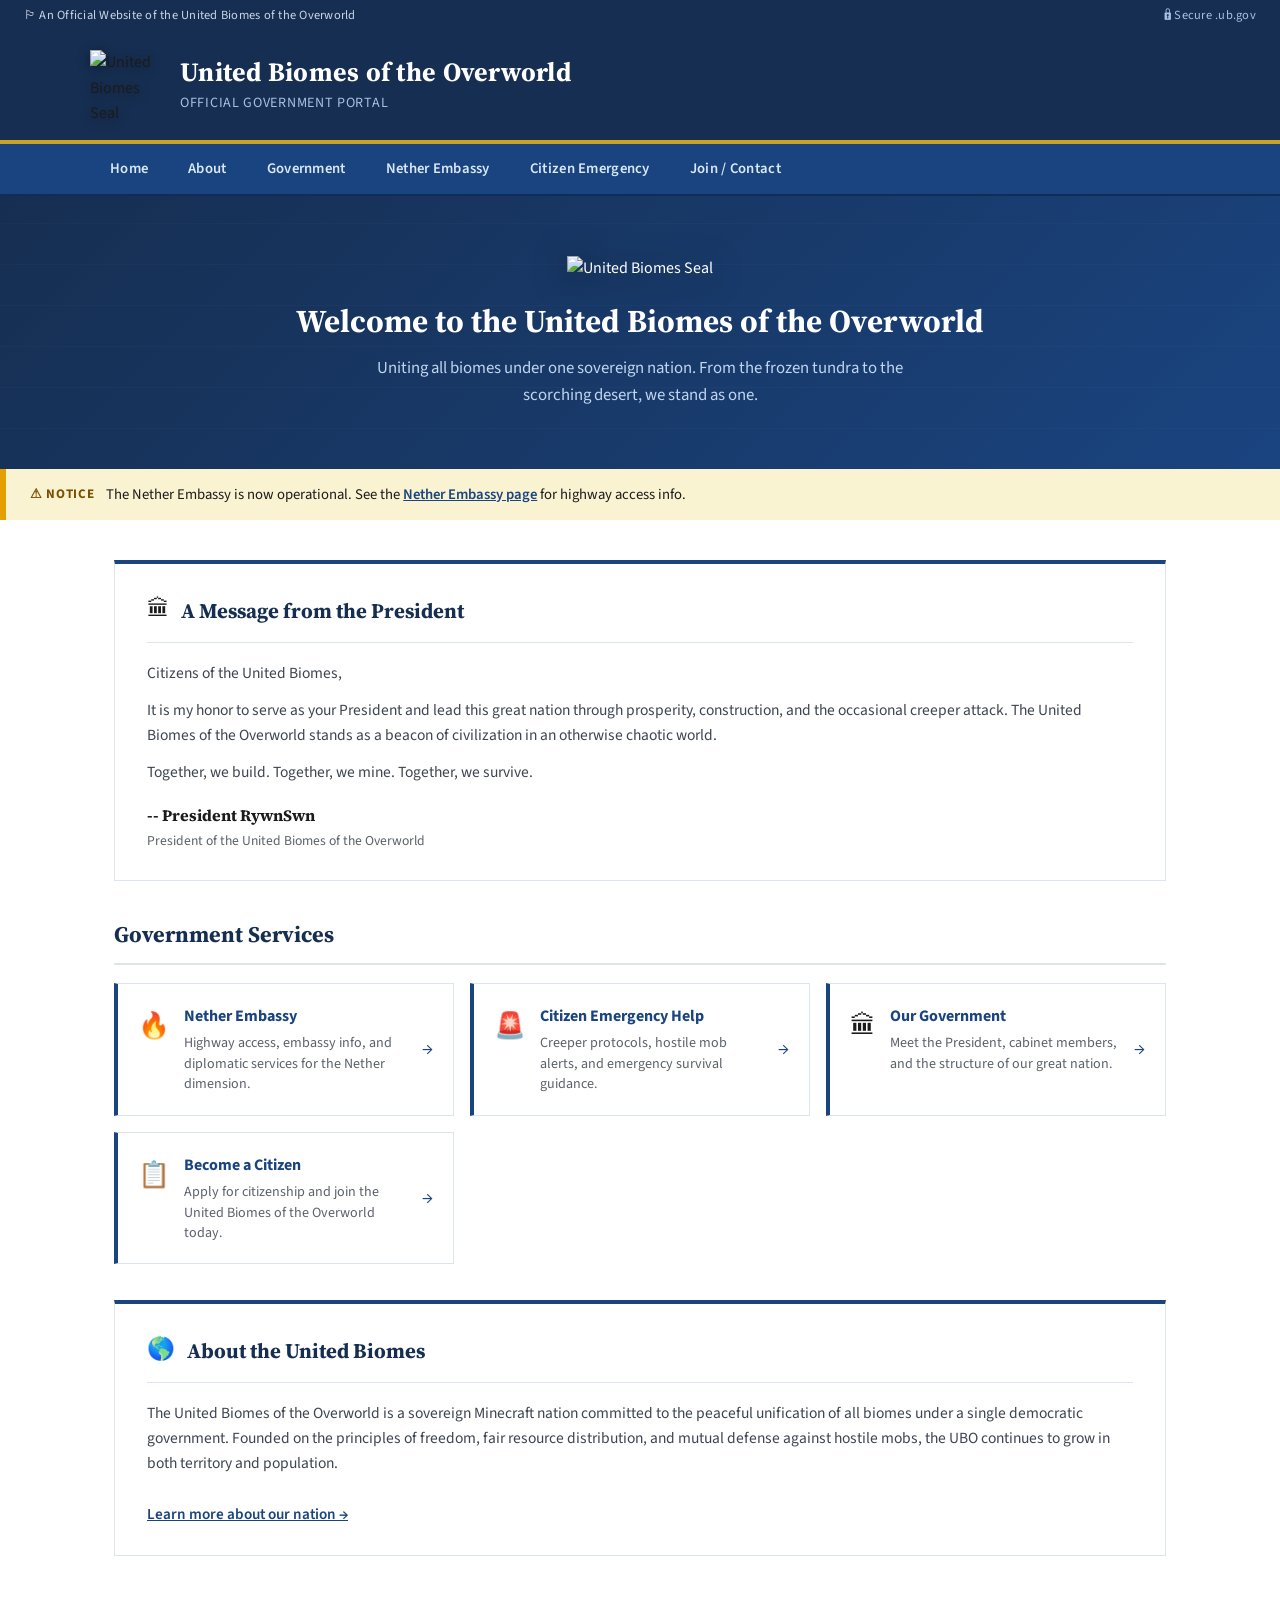
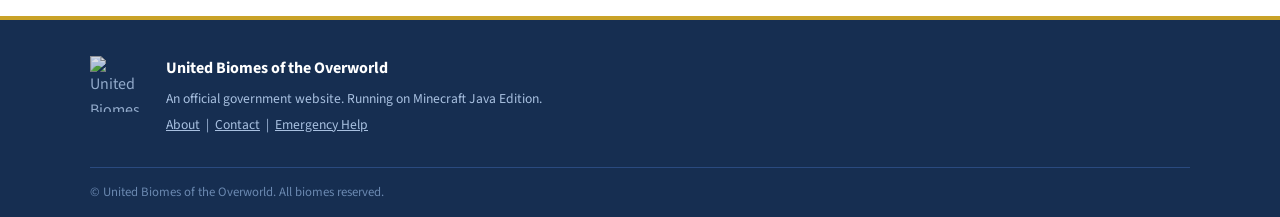
==== index.html @ c7fc7cbd "Update index.html" ====
<!DOCTYPE html>
<html lang="en">
<head>
  <meta charset="UTF-8" />
  <meta name="viewport" content="width=device-width, initial-scale=1.0"/>
  <title>United Biomes of the Overworld</title>
  <meta property="og:title" content="United Biomes of the Overworld" />
  <meta property="og:description" content="Official Government Portal of the United Biomes of the Overworld" />
  <meta property="og:image" content="https://rywnswn.github.io/United-Biomes-of-the-Overworld/seal.png" />
  <meta property="og:url" content="https://rywnswn.github.io/United-Biomes-of-the-Overworld/" />
  <meta property="og:type" content="website" />
  <link rel="stylesheet" href="style.css" />
  <link href="https://fonts.googleapis.com/css2?family=Source+Serif+4:wght@400;600;700&family=Source+Sans+3:wght@400;600&display=swap" rel="stylesheet"/>
</head>
<body>

  <!-- TOP BANNER -->
  <div class="top-banner">
    <span>&#127987; An Official Website of the United Biomes of the Overworld</span>
    <span class="banner-right">&#128274; Secure .ub.gov</span>
  </div>

  <!-- HEADER -->
  <header>
    <div class="header-inner">
      <img src="seal.png" alt="United Biomes Seal" class="header-seal" />
      <div class="header-text">
        <div class="header-title">United Biomes of the Overworld</div>
        <div class="header-subtitle">Official Government Portal</div>
      </div>
    </div>
  </header>

  <!-- NAV -->
  <nav>
    <div class="nav-inner">
      <a href="index.html">Home</a>
      <a href="about.html">About</a>
      <a href="government.html">Government</a>
      <a href="embassy.html">Nether Embassy</a>
      <a href="emergency.html">Citizen Emergency</a>
      <a href="join.html">Join / Contact</a>
    </div>
  </nav>

  <!-- HERO -->
  <section class="hero">
    <div class="hero-inner">
      <img src="seal.png" alt="United Biomes Seal" class="hero-seal" />
      <h1>Welcome to the United Biomes of the Overworld</h1>
      <p>Uniting all biomes under one sovereign nation. From the frozen tundra to the scorching desert, we stand as one.</p>
    </div>
  </section>

  <!-- ALERT BANNER -->
  <div class="alert-bar">
    <span class="alert-label">&#9888; NOTICE</span>
    <span>The Nether Embassy is now operational. See the <a href="embassy.html">Nether Embassy page</a> for highway access info.</span>
  </div>

  <!-- MAIN CONTENT -->
  <main>

    <!-- PRESIDENTIAL MESSAGE -->
    <section class="card presidential-message">
      <div class="card-header">
        <span class="card-icon">&#127963;</span>
        <h2>A Message from the President</h2>
      </div>
      <div class="card-body">
        <p>Citizens of the United Biomes,</p>
        <p>It is my honor to serve as your President and lead this great nation through prosperity, construction, and the occasional creeper attack. The United Biomes of the Overworld stands as a beacon of civilization in an otherwise chaotic world.</p>
        <p>Together, we build. Together, we mine. Together, we survive.</p>
        <p class="signature">-- President RywnSwn<br/><span>President of the United Biomes of the Overworld</span></p>
      </div>
    </section>

    <!-- QUICK LINKS GRID -->
    <section class="quick-links">
      <h2 class="section-title">Government Services</h2>
      <div class="links-grid">

        <a href="embassy.html" class="link-card">
          <div class="link-icon">&#128293;</div>
          <div class="link-text">
            <strong>Nether Embassy</strong>
            <p>Highway access, embassy info, and diplomatic services for the Nether dimension.</p>
          </div>
          <span class="link-arrow">&#8594;</span>
        </a>

        <a href="emergency.html" class="link-card">
          <div class="link-icon">&#128680;</div>
          <div class="link-text">
            <strong>Citizen Emergency Help</strong>
            <p>Creeper protocols, hostile mob alerts, and emergency survival guidance.</p>
          </div>
          <span class="link-arrow">&#8594;</span>
        </a>

        <a href="government.html" class="link-card">
          <div class="link-icon">&#127963;</div>
          <div class="link-text">
            <strong>Our Government</strong>
            <p>Meet the President, cabinet members, and the structure of our great nation.</p>
          </div>
          <span class="link-arrow">&#8594;</span>
        </a>

        <a href="join.html" class="link-card">
          <div class="link-icon">&#128203;</div>
          <div class="link-text">
            <strong>Become a Citizen</strong>
            <p>Apply for citizenship and join the United Biomes of the Overworld today.</p>
          </div>
          <span class="link-arrow">&#8594;</span>
        </a>

      </div>
    </section>

    <!-- ABOUT BLURB -->
    <section class="card about-blurb">
      <div class="card-header">
        <span class="card-icon">&#127758;</span>
        <h2>About the United Biomes</h2>
      </div>
      <div class="card-body">
        <p>The United Biomes of the Overworld is a sovereign Minecraft nation committed to the peaceful unification of all biomes under a single democratic government. Founded on the principles of freedom, fair resource distribution, and mutual defense against hostile mobs, the UBO continues to grow in both territory and population.</p>
        <a href="about.html" class="learn-more">Learn more about our nation &#8594;</a>
      </div>
    </section>

  </main>

  <!-- FOOTER -->
  <footer>
    <div class="footer-inner">
      <img src="seal.png" alt="United Biomes Seal" class="footer-seal" />
      <div class="footer-text">
        <strong>United Biomes of the Overworld</strong>
        <p>An official government website. Running on Minecraft Java Edition.</p>
        <p class="footer-links">
          <a href="about.html">About</a> &nbsp;|&nbsp;
          <a href="join.html">Contact</a> &nbsp;|&nbsp;
          <a href="emergency.html">Emergency Help</a>
        </p>
      </div>
    </div>
    <div class="footer-bottom">
      &copy; United Biomes of the Overworld. All biomes reserved.
    </div>
  </footer>

</body>
</html>
---- style.css ----
/* =============================================
   UNITED BIOMES OF THE OVERWORLD
   Official Government Stylesheet
   ============================================= */

:root {
  --gov-blue: #1a4480;
  --gov-blue-dark: #162e51;
  --gov-blue-light: #d9e8f6;
  --gov-red: #b50909;
  --gov-gold: #c9a227;
  --gov-green: #2e8540;
  --gov-gray: #5b616b;
  --gov-gray-light: #f1f1f1;
  --gov-border: #dce4ef;
  --white: #ffffff;
  --text-dark: #1b1b1b;
  --text-mid: #3d4551;
  --alert-yellow: #faf3d1;
  --alert-yellow-border: #e5a000;
  --font-serif: 'Source Serif 4', Georgia, serif;
  --font-sans: 'Source Sans 3', 'Helvetica Neue', Arial, sans-serif;
}

* {
  box-sizing: border-box;
  margin: 0;
  padding: 0;
}

body {
  font-family: var(--font-sans);
  color: var(--text-dark);
  background: var(--white);
  font-size: 16px;
  line-height: 1.6;
}

/* ---- TOP BANNER ---- */
.top-banner {
  background: var(--gov-blue-dark);
  color: #c9d6e8;
  font-size: 0.78rem;
  padding: 6px 24px;
  display: flex;
  justify-content: space-between;
  align-items: center;
  font-family: var(--font-sans);
  letter-spacing: 0.02em;
}

.banner-right {
  display: flex;
  align-items: center;
  gap: 6px;
  color: #a8c0e0;
}

/* ---- HEADER ---- */
header {
  background: var(--gov-blue-dark);
  border-bottom: 4px solid var(--gov-gold);
  padding: 18px 24px;
}

.header-inner {
  max-width: 1100px;
  margin: 0 auto;
  display: flex;
  align-items: center;
  gap: 18px;
}

.header-seal {
  width: 72px;
  height: 72px;
  object-fit: contain;
  filter: drop-shadow(0 2px 6px rgba(0,0,0,0.4));
}

.header-title {
  font-family: var(--font-serif);
  font-size: 1.65rem;
  font-weight: 700;
  color: var(--white);
  line-height: 1.2;
  letter-spacing: 0.01em;
}

.header-subtitle {
  font-size: 0.88rem;
  color: #a8c0e0;
  margin-top: 3px;
  font-weight: 400;
  letter-spacing: 0.05em;
  text-transform: uppercase;
}

/* ---- NAV ---- */
nav {
  background: var(--gov-blue);
  border-bottom: 2px solid #0f2d57;
}

.nav-inner {
  max-width: 1100px;
  margin: 0 auto;
  display: flex;
  flex-wrap: wrap;
}

nav a {
  color: #d9e8f6;
  text-decoration: none;
  padding: 13px 20px;
  font-size: 0.92rem;
  font-weight: 600;
  transition: background 0.15s, color 0.15s;
  display: block;
  letter-spacing: 0.02em;
}

nav a:hover {
  background: var(--gov-blue-dark);
  color: var(--white);
}

/* ---- HERO ---- */
.hero {
  background: linear-gradient(135deg, var(--gov-blue-dark) 0%, var(--gov-blue) 100%);
  padding: 60px 24px;
  text-align: center;
  color: var(--white);
  position: relative;
  overflow: hidden;
}

.hero::before {
  content: '';
  position: absolute;
  inset: 0;
  background: repeating-linear-gradient(
    0deg,
    transparent,
    transparent 40px,
    rgba(255,255,255,0.02) 40px,
    rgba(255,255,255,0.02) 41px
  );
  pointer-events: none;
}

.hero-inner {
  max-width: 700px;
  margin: 0 auto;
  position: relative;
}

.hero-seal {
  width: 120px;
  height: 120px;
  object-fit: contain;
  margin-bottom: 20px;
  filter: drop-shadow(0 4px 16px rgba(0,0,0,0.5));
}

.hero h1 {
  font-family: var(--font-serif);
  font-size: 2rem;
  font-weight: 700;
  line-height: 1.25;
  margin-bottom: 14px;
  color: var(--white);
}

.hero p {
  font-size: 1.05rem;
  color: #c0d6f0;
  max-width: 560px;
  margin: 0 auto;
}

/* ---- ALERT BAR ---- */
.alert-bar {
  background: var(--alert-yellow);
  border-left: 6px solid var(--alert-yellow-border);
  padding: 14px 24px;
  font-size: 0.92rem;
  display: flex;
  align-items: center;
  gap: 12px;
  max-width: 100%;
}

.alert-label {
  font-weight: 700;
  color: #7a4f00;
  white-space: nowrap;
  font-size: 0.82rem;
  text-transform: uppercase;
  letter-spacing: 0.05em;
}

.alert-bar a {
  color: var(--gov-blue);
  font-weight: 600;
  text-decoration: underline;
}

/* ---- MAIN ---- */
main {
  max-width: 1100px;
  margin: 0 auto;
  padding: 40px 24px 60px;
  display: flex;
  flex-direction: column;
  gap: 36px;
}

/* ---- CARDS ---- */
.card {
  background: var(--white);
  border: 1px solid var(--gov-border);
  border-top: 4px solid var(--gov-blue);
  padding: 28px 32px;
}

.card-header {
  display: flex;
  align-items: center;
  gap: 12px;
  margin-bottom: 18px;
  padding-bottom: 14px;
  border-bottom: 1px solid var(--gov-border);
}

.card-icon {
  font-size: 1.4rem;
}

.card-header h2 {
  font-family: var(--font-serif);
  font-size: 1.3rem;
  font-weight: 700;
  color: var(--gov-blue-dark);
}

.card-body p {
  color: var(--text-mid);
  margin-bottom: 12px;
  font-size: 0.97rem;
}

.card-body p:last-child {
  margin-bottom: 0;
}

.signature {
  margin-top: 18px !important;
  font-weight: 700;
  color: var(--text-dark) !important;
  font-family: var(--font-serif);
  font-size: 1rem !important;
}

.signature span {
  font-weight: 400;
  font-size: 0.85rem;
  color: var(--gov-gray);
  font-family: var(--font-sans);
  display: block;
  margin-top: 2px;
}

/* ---- QUICK LINKS ---- */
.section-title {
  font-family: var(--font-serif);
  font-size: 1.4rem;
  font-weight: 700;
  color: var(--gov-blue-dark);
  margin-bottom: 18px;
  padding-bottom: 10px;
  border-bottom: 2px solid var(--gov-border);
}

.links-grid {
  display: grid;
  grid-template-columns: repeat(auto-fit, minmax(280px, 1fr));
  gap: 16px;
}

.link-card {
  display: flex;
  align-items: flex-start;
  gap: 14px;
  padding: 20px;
  border: 1px solid var(--gov-border);
  border-left: 4px solid var(--gov-blue);
  text-decoration: none;
  color: inherit;
  background: var(--white);
  transition: background 0.15s, border-color 0.15s, box-shadow 0.15s;
}

.link-card:hover {
  background: var(--gov-blue-light);
  border-left-color: var(--gov-blue-dark);
  box-shadow: 0 2px 8px rgba(26,68,128,0.1);
}

.link-icon {
  font-size: 1.6rem;
  flex-shrink: 0;
  margin-top: 2px;
}

.link-text strong {
  display: block;
  font-size: 1rem;
  color: var(--gov-blue);
  margin-bottom: 4px;
  font-weight: 700;
}

.link-text p {
  font-size: 0.88rem;
  color: var(--gov-gray);
  line-height: 1.45;
}

.link-arrow {
  margin-left: auto;
  color: var(--gov-blue);
  font-size: 1.1rem;
  flex-shrink: 0;
  align-self: center;
}

/* ---- ABOUT BLURB ---- */
.learn-more {
  display: inline-block;
  margin-top: 14px;
  color: var(--gov-blue);
  font-weight: 600;
  text-decoration: underline;
  font-size: 0.95rem;
}

.learn-more:hover {
  color: var(--gov-blue-dark);
}

/* ---- FOOTER ---- */
footer {
  background: var(--gov-blue-dark);
  color: #a8c0e0;
  border-top: 4px solid var(--gov-gold);
  padding: 36px 24px 0;
}

.footer-inner {
  max-width: 1100px;
  margin: 0 auto;
  display: flex;
  align-items: flex-start;
  gap: 20px;
  padding-bottom: 28px;
}

.footer-seal {
  width: 56px;
  height: 56px;
  object-fit: contain;
  opacity: 0.85;
  flex-shrink: 0;
}

.footer-text strong {
  display: block;
  color: var(--white);
  font-size: 1rem;
  margin-bottom: 6px;
}

.footer-text p {
  font-size: 0.85rem;
  margin-bottom: 4px;
}

.footer-links a {
  color: #a8c0e0;
  text-decoration: underline;
  font-size: 0.85rem;
}

.footer-links a:hover {
  color: var(--white);
}

.footer-bottom {
  max-width: 1100px;
  margin: 0 auto;
  padding: 14px 0;
  border-top: 1px solid #2a4a7f;
  font-size: 0.8rem;
  color: #6a88b0;
}

/* ---- RESPONSIVE ---- */
@media (max-width: 600px) {
  .header-title {
    font-size: 1.2rem;
  }
  .hero h1 {
    font-size: 1.45rem;
  }
  .top-banner {
    flex-direction: column;
    gap: 4px;
    text-align: center;
  }
  .links-grid {
    grid-template-columns: 1fr;
  }
  .footer-inner {
    flex-direction: column;
    align-items: center;
    text-align: center;
  }
  nav a {
    padding: 10px 14px;
    font-size: 0.85rem;
  }
}
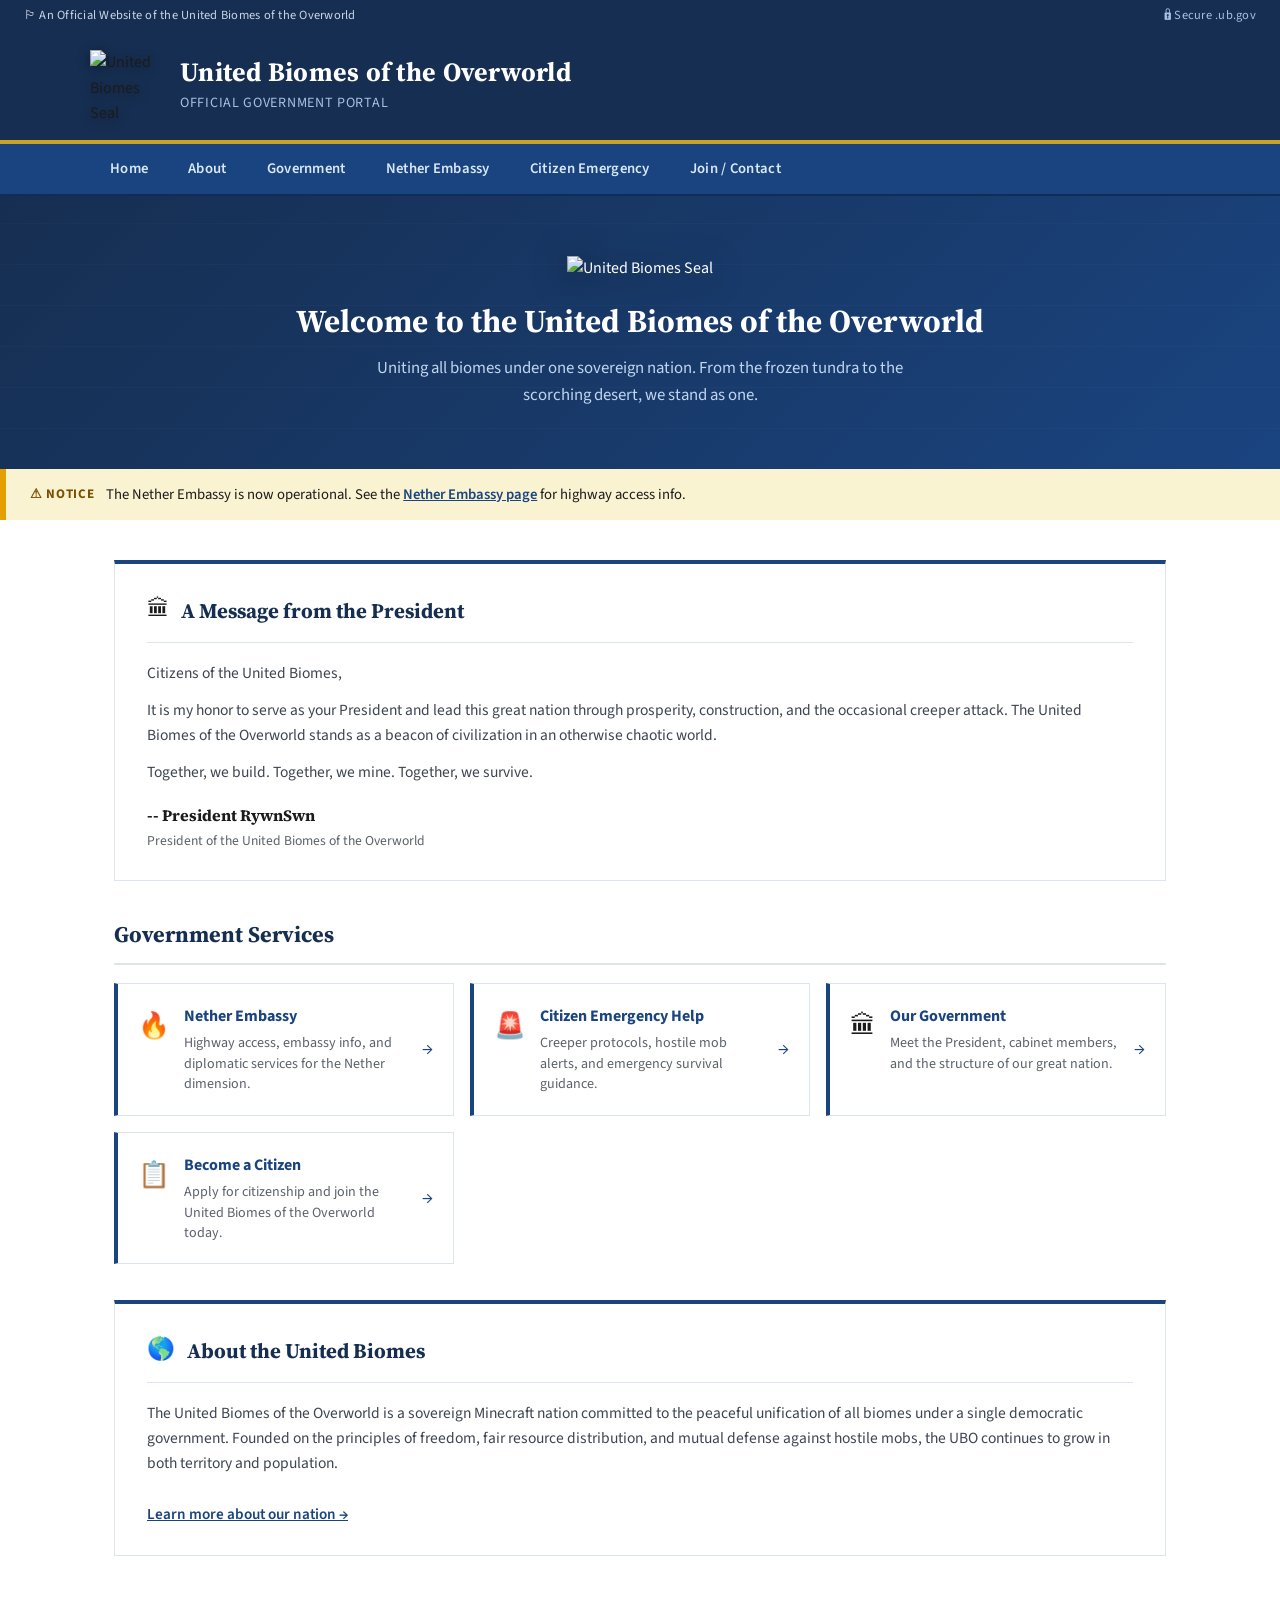
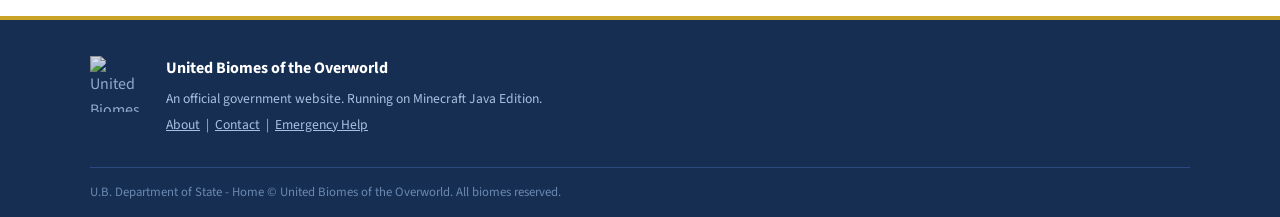
==== commit c2af24e8: "Update index.html" ====
--- a/index.html
+++ b/index.html
@@ -6,8 +6,8 @@
   <title>United Biomes of the Overworld</title>
   <meta property="og:title" content="United Biomes of the Overworld" />
   <meta property="og:description" content="Official Government Portal of the United Biomes of the Overworld" />
-  <meta property="og:image" content="https://rywnswn.github.io/United-Biomes-of-the-Overworld/seal.png" />
-  <meta property="og:url" content="https://rywnswn.github.io/United-Biomes-of-the-Overworld/" />
+  <meta property="og:image" content="https://rywnswn.github.io/YOUR-REPO-NAME/seal.png" />
+  <meta property="og:url" content="https://rywnswn.github.io/YOUR-REPO-NAME/" />
   <meta property="og:type" content="website" />
   <link rel="stylesheet" href="style.css" />
   <link href="https://fonts.googleapis.com/css2?family=Source+Serif+4:wght@400;600;700&family=Source+Sans+3:wght@400;600&display=swap" rel="stylesheet"/>
@@ -148,7 +148,8 @@
       </div>
     </div>
     <div class="footer-bottom">
-      &copy; United Biomes of the Overworld. All biomes reserved.
+      <span class="footer-dept">U.B. Department of State - Home</span>
+      <span class="footer-copy">&copy; United Biomes of the Overworld. All biomes reserved.</span>
     </div>
   </footer>
 
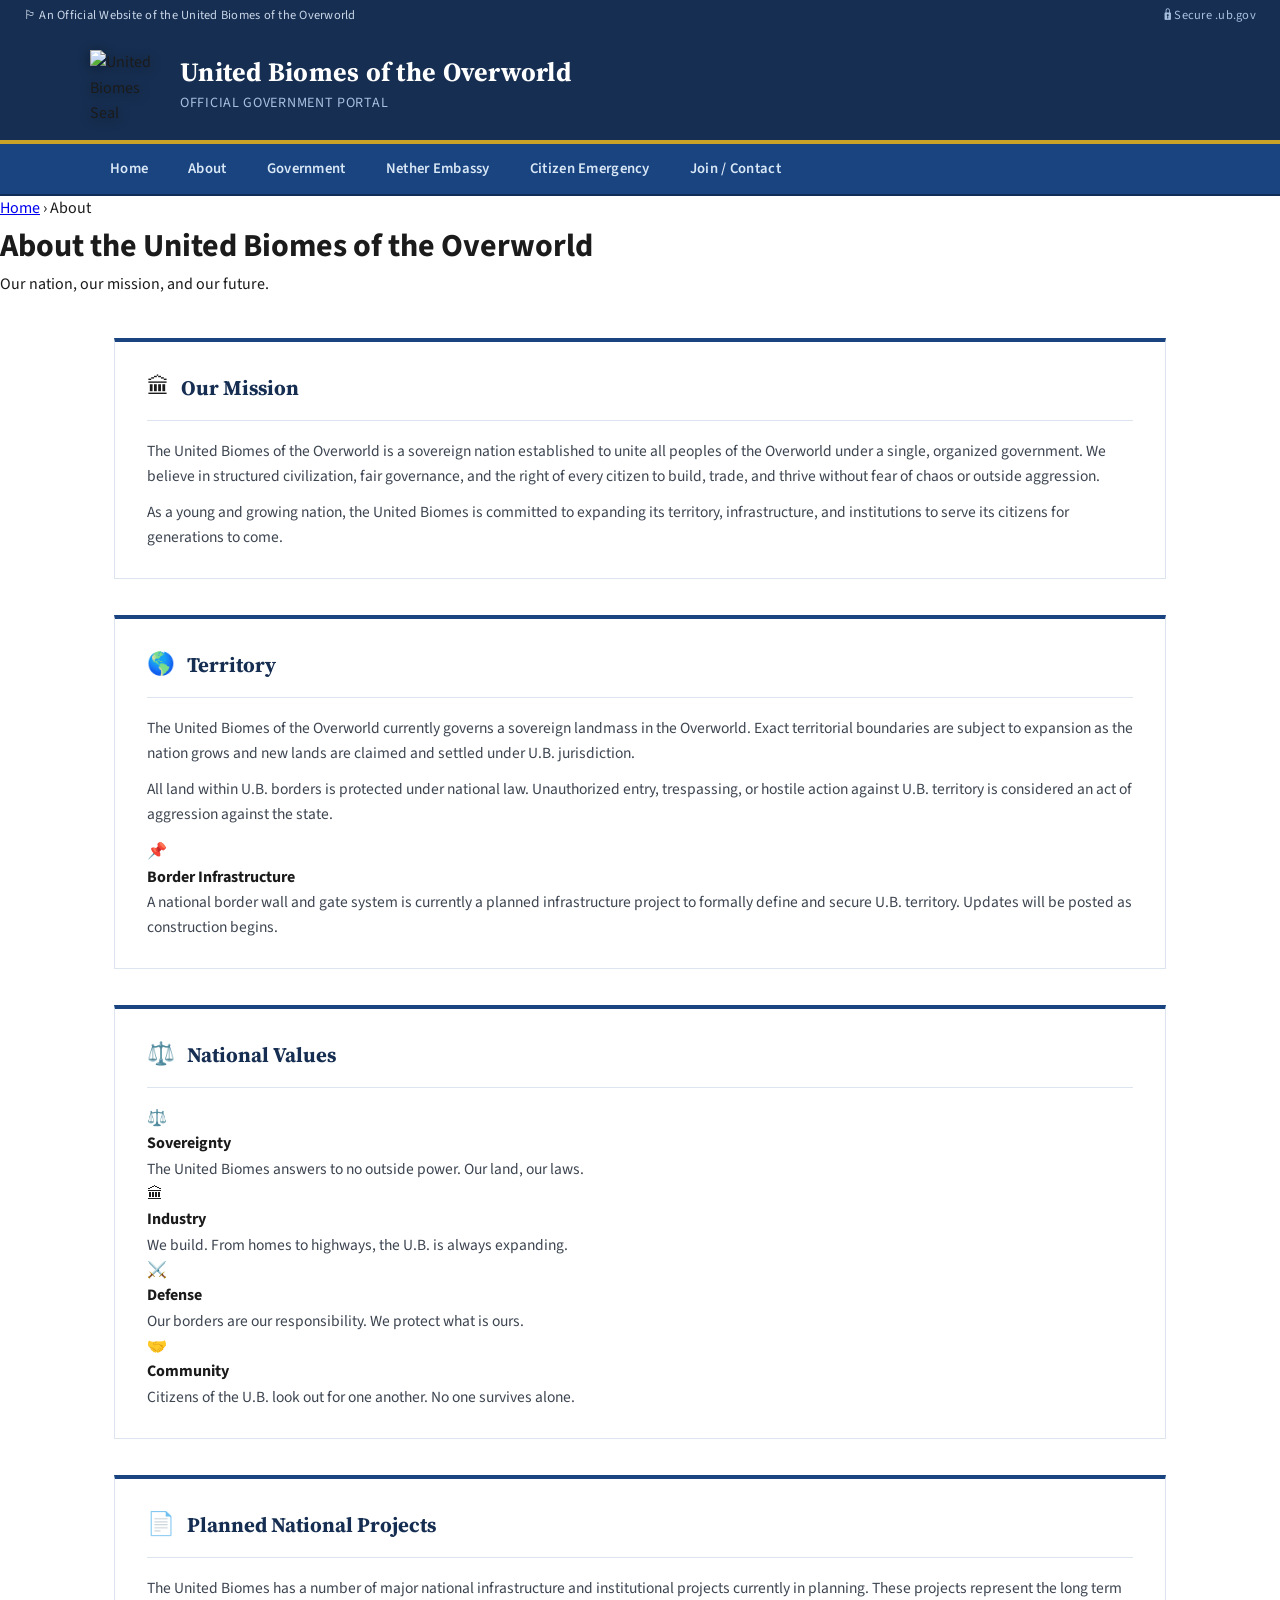
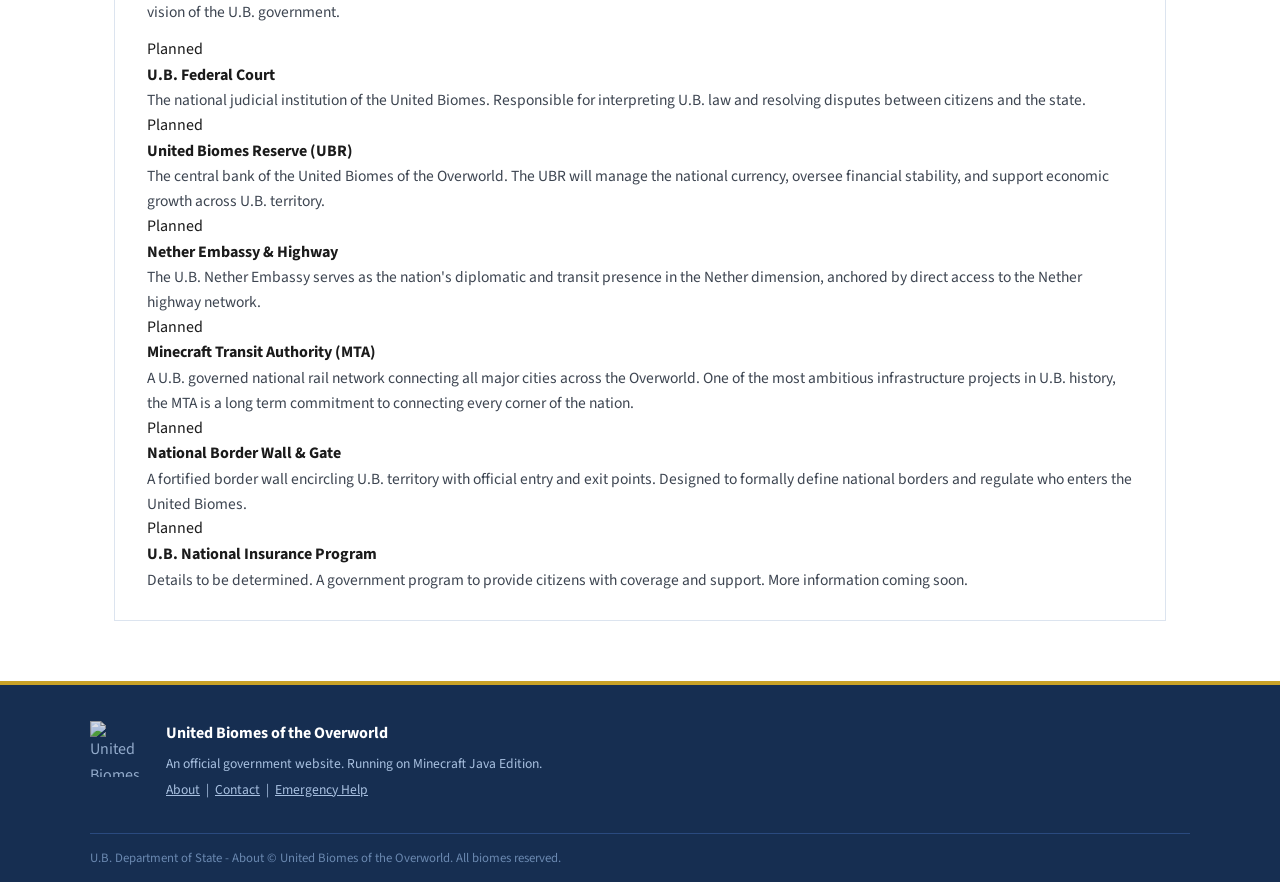
==== commit 8d77561d: "Update index.html" ====
--- a/index.html
+++ b/index.html
@@ -3,11 +3,11 @@
 <head>
   <meta charset="UTF-8" />
   <meta name="viewport" content="width=device-width, initial-scale=1.0"/>
-  <title>United Biomes of the Overworld</title>
-  <meta property="og:title" content="United Biomes of the Overworld" />
-  <meta property="og:description" content="Official Government Portal of the United Biomes of the Overworld" />
-  <meta property="og:image" content="https://rywnswn.github.io/YOUR-REPO-NAME/seal.png" />
-  <meta property="og:url" content="https://rywnswn.github.io/YOUR-REPO-NAME/" />
+  <title>About - United Biomes of the Overworld</title>
+  <meta property="og:title" content="About the United Biomes of the Overworld" />
+  <meta property="og:description" content="Learn about the United Biomes of the Overworld, its territory, values, and planned national projects." />
+  <meta property="og:image" content="https://rywnswn.github.io/United-Biomes-of-the-Overworld/seal.png" />
+  <meta property="og:url" content="https://rywnswn.github.io/United-Biomes-of-the-Overworld/about.html" />
   <meta property="og:type" content="website" />
   <link rel="stylesheet" href="style.css" />
   <link href="https://fonts.googleapis.com/css2?family=Source+Serif+4:wght@400;600;700&family=Source+Sans+3:wght@400;600&display=swap" rel="stylesheet"/>
@@ -35,7 +35,7 @@
   <nav>
     <div class="nav-inner">
       <a href="index.html">Home</a>
-      <a href="about.html">About</a>
+      <a href="about.html" class="nav-active">About</a>
       <a href="government.html">Government</a>
       <a href="embassy.html">Nether Embassy</a>
       <a href="emergency.html">Citizen Emergency</a>
@@ -43,91 +43,141 @@
     </div>
   </nav>
 
-  <!-- HERO -->
-  <section class="hero">
-    <div class="hero-inner">
-      <img src="seal.png" alt="United Biomes Seal" class="hero-seal" />
-      <h1>Welcome to the United Biomes of the Overworld</h1>
-      <p>Uniting all biomes under one sovereign nation. From the frozen tundra to the scorching desert, we stand as one.</p>
-    </div>
-  </section>
-
-  <!-- ALERT BANNER -->
-  <div class="alert-bar">
-    <span class="alert-label">&#9888; NOTICE</span>
-    <span>The Nether Embassy is now operational. See the <a href="embassy.html">Nether Embassy page</a> for highway access info.</span>
+  <!-- PAGE HERO -->
+  <div class="page-hero">
+    <div class="page-hero-inner">
+      <div class="page-breadcrumb"><a href="index.html">Home</a> &rsaquo; About</div>
+      <h1>About the United Biomes of the Overworld</h1>
+      <p>Our nation, our mission, and our future.</p>
+    </div>
   </div>
 
-  <!-- MAIN CONTENT -->
+  <!-- MAIN -->
   <main>
 
-    <!-- PRESIDENTIAL MESSAGE -->
-    <section class="card presidential-message">
+    <!-- MISSION -->
+    <section class="card">
       <div class="card-header">
         <span class="card-icon">&#127963;</span>
-        <h2>A Message from the President</h2>
-      </div>
-      <div class="card-body">
-        <p>Citizens of the United Biomes,</p>
-        <p>It is my honor to serve as your President and lead this great nation through prosperity, construction, and the occasional creeper attack. The United Biomes of the Overworld stands as a beacon of civilization in an otherwise chaotic world.</p>
-        <p>Together, we build. Together, we mine. Together, we survive.</p>
-        <p class="signature">-- President RywnSwn<br/><span>President of the United Biomes of the Overworld</span></p>
-      </div>
-    </section>
-
-    <!-- QUICK LINKS GRID -->
-    <section class="quick-links">
-      <h2 class="section-title">Government Services</h2>
-      <div class="links-grid">
-
-        <a href="embassy.html" class="link-card">
-          <div class="link-icon">&#128293;</div>
-          <div class="link-text">
-            <strong>Nether Embassy</strong>
-            <p>Highway access, embassy info, and diplomatic services for the Nether dimension.</p>
-          </div>
-          <span class="link-arrow">&#8594;</span>
-        </a>
-
-        <a href="emergency.html" class="link-card">
-          <div class="link-icon">&#128680;</div>
-          <div class="link-text">
-            <strong>Citizen Emergency Help</strong>
-            <p>Creeper protocols, hostile mob alerts, and emergency survival guidance.</p>
-          </div>
-          <span class="link-arrow">&#8594;</span>
-        </a>
-
-        <a href="government.html" class="link-card">
-          <div class="link-icon">&#127963;</div>
-          <div class="link-text">
-            <strong>Our Government</strong>
-            <p>Meet the President, cabinet members, and the structure of our great nation.</p>
-          </div>
-          <span class="link-arrow">&#8594;</span>
-        </a>
-
-        <a href="join.html" class="link-card">
-          <div class="link-icon">&#128203;</div>
-          <div class="link-text">
-            <strong>Become a Citizen</strong>
-            <p>Apply for citizenship and join the United Biomes of the Overworld today.</p>
-          </div>
-          <span class="link-arrow">&#8594;</span>
-        </a>
-
-      </div>
-    </section>
-
-    <!-- ABOUT BLURB -->
-    <section class="card about-blurb">
+        <h2>Our Mission</h2>
+      </div>
+      <div class="card-body">
+        <p>The United Biomes of the Overworld is a sovereign nation established to unite all peoples of the Overworld under a single, organized government. We believe in structured civilization, fair governance, and the right of every citizen to build, trade, and thrive without fear of chaos or outside aggression.</p>
+        <p>As a young and growing nation, the United Biomes is committed to expanding its territory, infrastructure, and institutions to serve its citizens for generations to come.</p>
+      </div>
+    </section>
+
+    <!-- TERRITORY -->
+    <section class="card">
       <div class="card-header">
         <span class="card-icon">&#127758;</span>
-        <h2>About the United Biomes</h2>
-      </div>
-      <div class="card-body">
-        <p>The United Biomes of the Overworld is a sovereign Minecraft nation committed to the peaceful unification of all biomes under a single democratic government. Founded on the principles of freedom, fair resource distribution, and mutual defense against hostile mobs, the UBO continues to grow in both territory and population.</p>
-        <a href="about.html" class="learn-more">Learn more about our nation &#8594;</a>
+        <h2>Territory</h2>
+      </div>
+      <div class="card-body">
+        <p>The United Biomes of the Overworld currently governs a sovereign landmass in the Overworld. Exact territorial boundaries are subject to expansion as the nation grows and new lands are claimed and settled under U.B. jurisdiction.</p>
+        <p>All land within U.B. borders is protected under national law. Unauthorized entry, trespassing, or hostile action against U.B. territory is considered an act of aggression against the state.</p>
+        <div class="info-box">
+          <span class="info-box-icon">&#128204;</span>
+          <div>
+            <strong>Border Infrastructure</strong>
+            <p>A national border wall and gate system is currently a planned infrastructure project to formally define and secure U.B. territory. Updates will be posted as construction begins.</p>
+          </div>
+        </div>
+      </div>
+    </section>
+
+    <!-- NATIONAL VALUES -->
+    <section class="card">
+      <div class="card-header">
+        <span class="card-icon">&#9878;&#65039;</span>
+        <h2>National Values</h2>
+      </div>
+      <div class="card-body">
+        <div class="values-grid">
+          <div class="value-item">
+            <div class="value-icon">&#9878;&#65039;</div>
+            <strong>Sovereignty</strong>
+            <p>The United Biomes answers to no outside power. Our land, our laws.</p>
+          </div>
+          <div class="value-item">
+            <div class="value-icon">&#127963;</div>
+            <strong>Industry</strong>
+            <p>We build. From homes to highways, the U.B. is always expanding.</p>
+          </div>
+          <div class="value-item">
+            <div class="value-icon">&#9876;&#65039;</div>
+            <strong>Defense</strong>
+            <p>Our borders are our responsibility. We protect what is ours.</p>
+          </div>
+          <div class="value-item">
+            <div class="value-icon">&#129309;</div>
+            <strong>Community</strong>
+            <p>Citizens of the U.B. look out for one another. No one survives alone.</p>
+          </div>
+        </div>
+      </div>
+    </section>
+
+    <!-- PLANNED PROJECTS -->
+    <section class="card">
+      <div class="card-header">
+        <span class="card-icon">&#128196;</span>
+        <h2>Planned National Projects</h2>
+      </div>
+      <div class="card-body">
+        <p>The United Biomes has a number of major national infrastructure and institutional projects currently in planning. These projects represent the long term vision of the U.B. government.</p>
+
+        <div class="project-list">
+
+          <div class="project-item">
+            <div class="project-status status-planned">Planned</div>
+            <div class="project-info">
+              <strong>U.B. Federal Court</strong>
+              <p>The national judicial institution of the United Biomes. Responsible for interpreting U.B. law and resolving disputes between citizens and the state.</p>
+            </div>
+          </div>
+
+          <div class="project-item">
+            <div class="project-status status-planned">Planned</div>
+            <div class="project-info">
+              <strong>United Biomes Reserve (UBR)</strong>
+              <p>The central bank of the United Biomes of the Overworld. The UBR will manage the national currency, oversee financial stability, and support economic growth across U.B. territory.</p>
+            </div>
+          </div>
+
+          <div class="project-item">
+            <div class="project-status status-planned">Planned</div>
+            <div class="project-info">
+              <strong>Nether Embassy & Highway</strong>
+              <p>The U.B. Nether Embassy serves as the nation's diplomatic and transit presence in the Nether dimension, anchored by direct access to the Nether highway network.</p>
+            </div>
+          </div>
+
+          <div class="project-item">
+            <div class="project-status status-planned">Planned</div>
+            <div class="project-info">
+              <strong>Minecraft Transit Authority (MTA)</strong>
+              <p>A U.B. governed national rail network connecting all major cities across the Overworld. One of the most ambitious infrastructure projects in U.B. history, the MTA is a long term commitment to connecting every corner of the nation.</p>
+            </div>
+          </div>
+
+          <div class="project-item">
+            <div class="project-status status-planned">Planned</div>
+            <div class="project-info">
+              <strong>National Border Wall & Gate</strong>
+              <p>A fortified border wall encircling U.B. territory with official entry and exit points. Designed to formally define national borders and regulate who enters the United Biomes.</p>
+            </div>
+          </div>
+
+          <div class="project-item">
+            <div class="project-status status-planned">Planned</div>
+            <div class="project-info">
+              <strong>U.B. National Insurance Program</strong>
+              <p>Details to be determined. A government program to provide citizens with coverage and support. More information coming soon.</p>
+            </div>
+          </div>
+
+        </div>
       </div>
     </section>
 
@@ -148,7 +198,7 @@
       </div>
     </div>
     <div class="footer-bottom">
-      <span class="footer-dept">U.B. Department of State - Home</span>
+      <span class="footer-dept">U.B. Department of State - About</span>
       <span class="footer-copy">&copy; United Biomes of the Overworld. All biomes reserved.</span>
     </div>
   </footer>
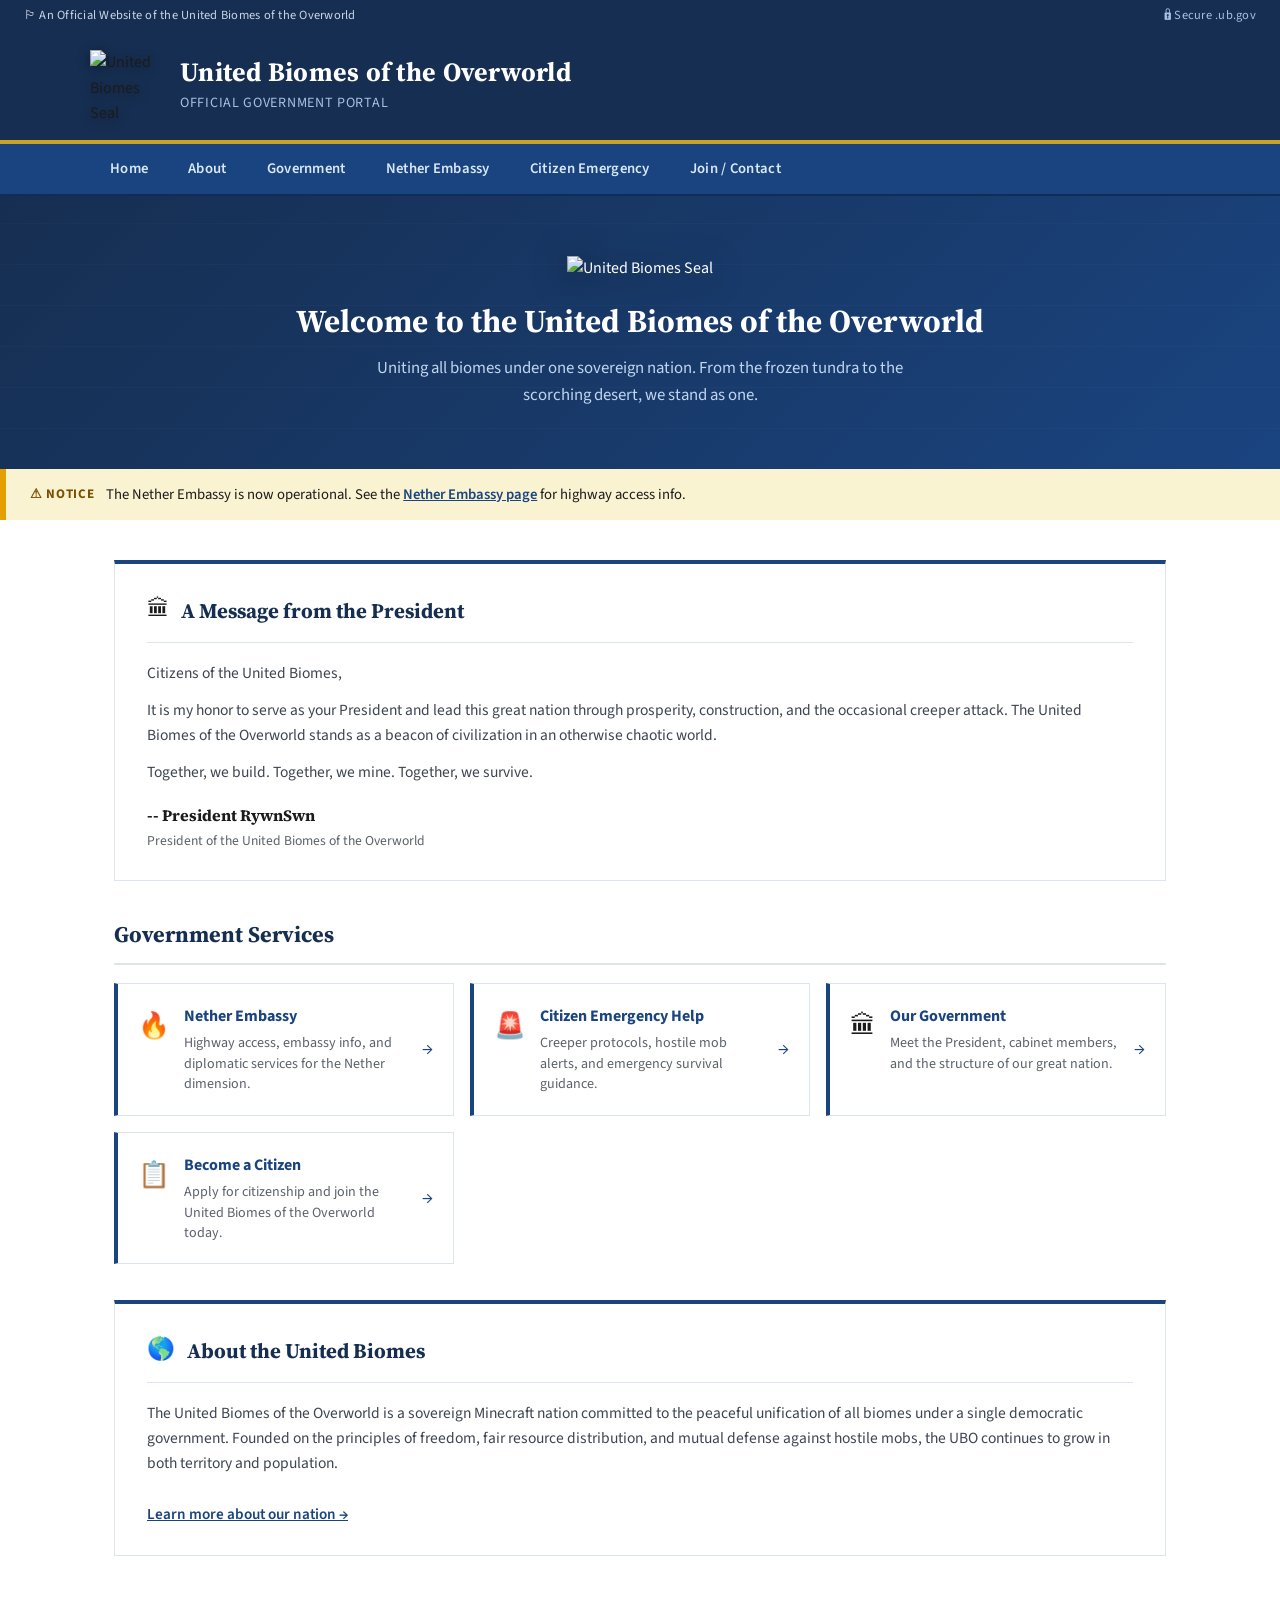
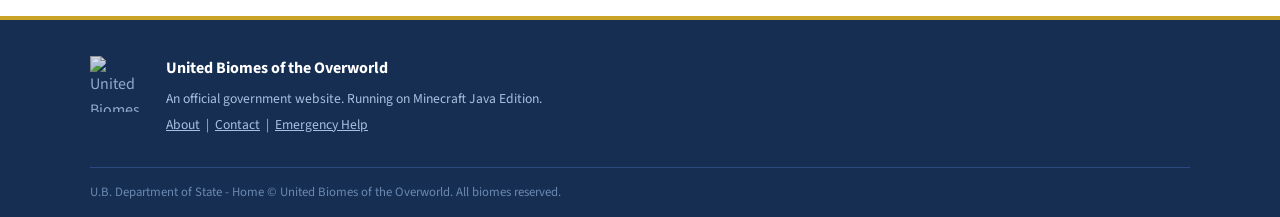
==== commit 112c4a43: "Update index.html" ====
--- a/index.html
+++ b/index.html
@@ -3,12 +3,13 @@
 <head>
   <meta charset="UTF-8" />
   <meta name="viewport" content="width=device-width, initial-scale=1.0"/>
-  <title>About - United Biomes of the Overworld</title>
-  <meta property="og:title" content="About the United Biomes of the Overworld" />
-  <meta property="og:description" content="Learn about the United Biomes of the Overworld, its territory, values, and planned national projects." />
-  <meta property="og:image" content="https://rywnswn.github.io/United-Biomes-of-the-Overworld/seal.png" />
-  <meta property="og:url" content="https://rywnswn.github.io/United-Biomes-of-the-Overworld/about.html" />
+  <title>United Biomes of the Overworld</title>
+  <meta property="og:title" content="United Biomes of the Overworld" />
+  <meta property="og:description" content="Official Government Portal of the United Biomes of the Overworld" />
+  <meta property="og:image" content="https://rywnswn.github.io/YOUR-REPO-NAME/seal.png" />
+  <meta property="og:url" content="https://rywnswn.github.io/YOUR-REPO-NAME/" />
   <meta property="og:type" content="website" />
+  <link rel="icon" type="image/png" href="seal.png" />
   <link rel="stylesheet" href="style.css" />
   <link href="https://fonts.googleapis.com/css2?family=Source+Serif+4:wght@400;600;700&family=Source+Sans+3:wght@400;600&display=swap" rel="stylesheet"/>
 </head>
@@ -35,7 +36,7 @@
   <nav>
     <div class="nav-inner">
       <a href="index.html">Home</a>
-      <a href="about.html" class="nav-active">About</a>
+      <a href="about.html">About</a>
       <a href="government.html">Government</a>
       <a href="embassy.html">Nether Embassy</a>
       <a href="emergency.html">Citizen Emergency</a>
@@ -43,141 +44,91 @@
     </div>
   </nav>
 
-  <!-- PAGE HERO -->
-  <div class="page-hero">
-    <div class="page-hero-inner">
-      <div class="page-breadcrumb"><a href="index.html">Home</a> &rsaquo; About</div>
-      <h1>About the United Biomes of the Overworld</h1>
-      <p>Our nation, our mission, and our future.</p>
+  <!-- HERO -->
+  <section class="hero">
+    <div class="hero-inner">
+      <img src="seal.png" alt="United Biomes Seal" class="hero-seal" />
+      <h1>Welcome to the United Biomes of the Overworld</h1>
+      <p>Uniting all biomes under one sovereign nation. From the frozen tundra to the scorching desert, we stand as one.</p>
     </div>
+  </section>
+
+  <!-- ALERT BANNER -->
+  <div class="alert-bar">
+    <span class="alert-label">&#9888; NOTICE</span>
+    <span>The Nether Embassy is now operational. See the <a href="embassy.html">Nether Embassy page</a> for highway access info.</span>
   </div>
 
-  <!-- MAIN -->
+  <!-- MAIN CONTENT -->
   <main>
 
-    <!-- MISSION -->
-    <section class="card">
+    <!-- PRESIDENTIAL MESSAGE -->
+    <section class="card presidential-message">
       <div class="card-header">
         <span class="card-icon">&#127963;</span>
-        <h2>Our Mission</h2>
+        <h2>A Message from the President</h2>
       </div>
       <div class="card-body">
-        <p>The United Biomes of the Overworld is a sovereign nation established to unite all peoples of the Overworld under a single, organized government. We believe in structured civilization, fair governance, and the right of every citizen to build, trade, and thrive without fear of chaos or outside aggression.</p>
-        <p>As a young and growing nation, the United Biomes is committed to expanding its territory, infrastructure, and institutions to serve its citizens for generations to come.</p>
+        <p>Citizens of the United Biomes,</p>
+        <p>It is my honor to serve as your President and lead this great nation through prosperity, construction, and the occasional creeper attack. The United Biomes of the Overworld stands as a beacon of civilization in an otherwise chaotic world.</p>
+        <p>Together, we build. Together, we mine. Together, we survive.</p>
+        <p class="signature">-- President RywnSwn<br/><span>President of the United Biomes of the Overworld</span></p>
       </div>
     </section>
 
-    <!-- TERRITORY -->
-    <section class="card">
-      <div class="card-header">
-        <span class="card-icon">&#127758;</span>
-        <h2>Territory</h2>
-      </div>
-      <div class="card-body">
-        <p>The United Biomes of the Overworld currently governs a sovereign landmass in the Overworld. Exact territorial boundaries are subject to expansion as the nation grows and new lands are claimed and settled under U.B. jurisdiction.</p>
-        <p>All land within U.B. borders is protected under national law. Unauthorized entry, trespassing, or hostile action against U.B. territory is considered an act of aggression against the state.</p>
-        <div class="info-box">
-          <span class="info-box-icon">&#128204;</span>
-          <div>
-            <strong>Border Infrastructure</strong>
-            <p>A national border wall and gate system is currently a planned infrastructure project to formally define and secure U.B. territory. Updates will be posted as construction begins.</p>
+    <!-- QUICK LINKS GRID -->
+    <section class="quick-links">
+      <h2 class="section-title">Government Services</h2>
+      <div class="links-grid">
+
+        <a href="embassy.html" class="link-card">
+          <div class="link-icon">&#128293;</div>
+          <div class="link-text">
+            <strong>Nether Embassy</strong>
+            <p>Highway access, embassy info, and diplomatic services for the Nether dimension.</p>
           </div>
-        </div>
+          <span class="link-arrow">&#8594;</span>
+        </a>
+
+        <a href="emergency.html" class="link-card">
+          <div class="link-icon">&#128680;</div>
+          <div class="link-text">
+            <strong>Citizen Emergency Help</strong>
+            <p>Creeper protocols, hostile mob alerts, and emergency survival guidance.</p>
+          </div>
+          <span class="link-arrow">&#8594;</span>
+        </a>
+
+        <a href="government.html" class="link-card">
+          <div class="link-icon">&#127963;</div>
+          <div class="link-text">
+            <strong>Our Government</strong>
+            <p>Meet the President, cabinet members, and the structure of our great nation.</p>
+          </div>
+          <span class="link-arrow">&#8594;</span>
+        </a>
+
+        <a href="join.html" class="link-card">
+          <div class="link-icon">&#128203;</div>
+          <div class="link-text">
+            <strong>Become a Citizen</strong>
+            <p>Apply for citizenship and join the United Biomes of the Overworld today.</p>
+          </div>
+          <span class="link-arrow">&#8594;</span>
+        </a>
+
       </div>
     </section>
 
-    <!-- NATIONAL VALUES -->
-    <section class="card">
+    <!-- ABOUT BLURB -->
+    <section class="card about-blurb">
       <div class="card-header">
-        <span class="card-icon">&#9878;&#65039;</span>
-        <h2>National Values</h2>
+        <span class="card-icon">&#127758;</span>
+        <h2>About the United Biomes</h2>
       </div>
       <div class="card-body">
-        <div class="values-grid">
-          <div class="value-item">
-            <div class="value-icon">&#9878;&#65039;</div>
-            <strong>Sovereignty</strong>
-            <p>The United Biomes answers to no outside power. Our land, our laws.</p>
-          </div>
-          <div class="value-item">
-            <div class="value-icon">&#127963;</div>
-            <strong>Industry</strong>
-            <p>We build. From homes to highways, the U.B. is always expanding.</p>
-          </div>
-          <div class="value-item">
-            <div class="value-icon">&#9876;&#65039;</div>
-            <strong>Defense</strong>
-            <p>Our borders are our responsibility. We protect what is ours.</p>
-          </div>
-          <div class="value-item">
-            <div class="value-icon">&#129309;</div>
-            <strong>Community</strong>
-            <p>Citizens of the U.B. look out for one another. No one survives alone.</p>
-          </div>
-        </div>
-      </div>
-    </section>
-
-    <!-- PLANNED PROJECTS -->
-    <section class="card">
-      <div class="card-header">
-        <span class="card-icon">&#128196;</span>
-        <h2>Planned National Projects</h2>
-      </div>
-      <div class="card-body">
-        <p>The United Biomes has a number of major national infrastructure and institutional projects currently in planning. These projects represent the long term vision of the U.B. government.</p>
-
-        <div class="project-list">
-
-          <div class="project-item">
-            <div class="project-status status-planned">Planned</div>
-            <div class="project-info">
-              <strong>U.B. Federal Court</strong>
-              <p>The national judicial institution of the United Biomes. Responsible for interpreting U.B. law and resolving disputes between citizens and the state.</p>
-            </div>
-          </div>
-
-          <div class="project-item">
-            <div class="project-status status-planned">Planned</div>
-            <div class="project-info">
-              <strong>United Biomes Reserve (UBR)</strong>
-              <p>The central bank of the United Biomes of the Overworld. The UBR will manage the national currency, oversee financial stability, and support economic growth across U.B. territory.</p>
-            </div>
-          </div>
-
-          <div class="project-item">
-            <div class="project-status status-planned">Planned</div>
-            <div class="project-info">
-              <strong>Nether Embassy & Highway</strong>
-              <p>The U.B. Nether Embassy serves as the nation's diplomatic and transit presence in the Nether dimension, anchored by direct access to the Nether highway network.</p>
-            </div>
-          </div>
-
-          <div class="project-item">
-            <div class="project-status status-planned">Planned</div>
-            <div class="project-info">
-              <strong>Minecraft Transit Authority (MTA)</strong>
-              <p>A U.B. governed national rail network connecting all major cities across the Overworld. One of the most ambitious infrastructure projects in U.B. history, the MTA is a long term commitment to connecting every corner of the nation.</p>
-            </div>
-          </div>
-
-          <div class="project-item">
-            <div class="project-status status-planned">Planned</div>
-            <div class="project-info">
-              <strong>National Border Wall & Gate</strong>
-              <p>A fortified border wall encircling U.B. territory with official entry and exit points. Designed to formally define national borders and regulate who enters the United Biomes.</p>
-            </div>
-          </div>
-
-          <div class="project-item">
-            <div class="project-status status-planned">Planned</div>
-            <div class="project-info">
-              <strong>U.B. National Insurance Program</strong>
-              <p>Details to be determined. A government program to provide citizens with coverage and support. More information coming soon.</p>
-            </div>
-          </div>
-
-        </div>
+        <p>The United Biomes of the Overworld is a sovereign Minecraft nation committed to the peaceful unification of all biomes under a single democratic government. Founded on the principles of freedom, fair resource distribution, and mutual defense against hostile mobs, the UBO continues to grow in both territory and population.</p>
+        <a href="about.html" class="learn-more">Learn more about our nation &#8594;</a>
       </div>
     </section>
 
@@ -198,7 +149,7 @@
       </div>
     </div>
     <div class="footer-bottom">
-      <span class="footer-dept">U.B. Department of State - About</span>
+      <span class="footer-dept">U.B. Department of State - Home</span>
       <span class="footer-copy">&copy; United Biomes of the Overworld. All biomes reserved.</span>
     </div>
   </footer>
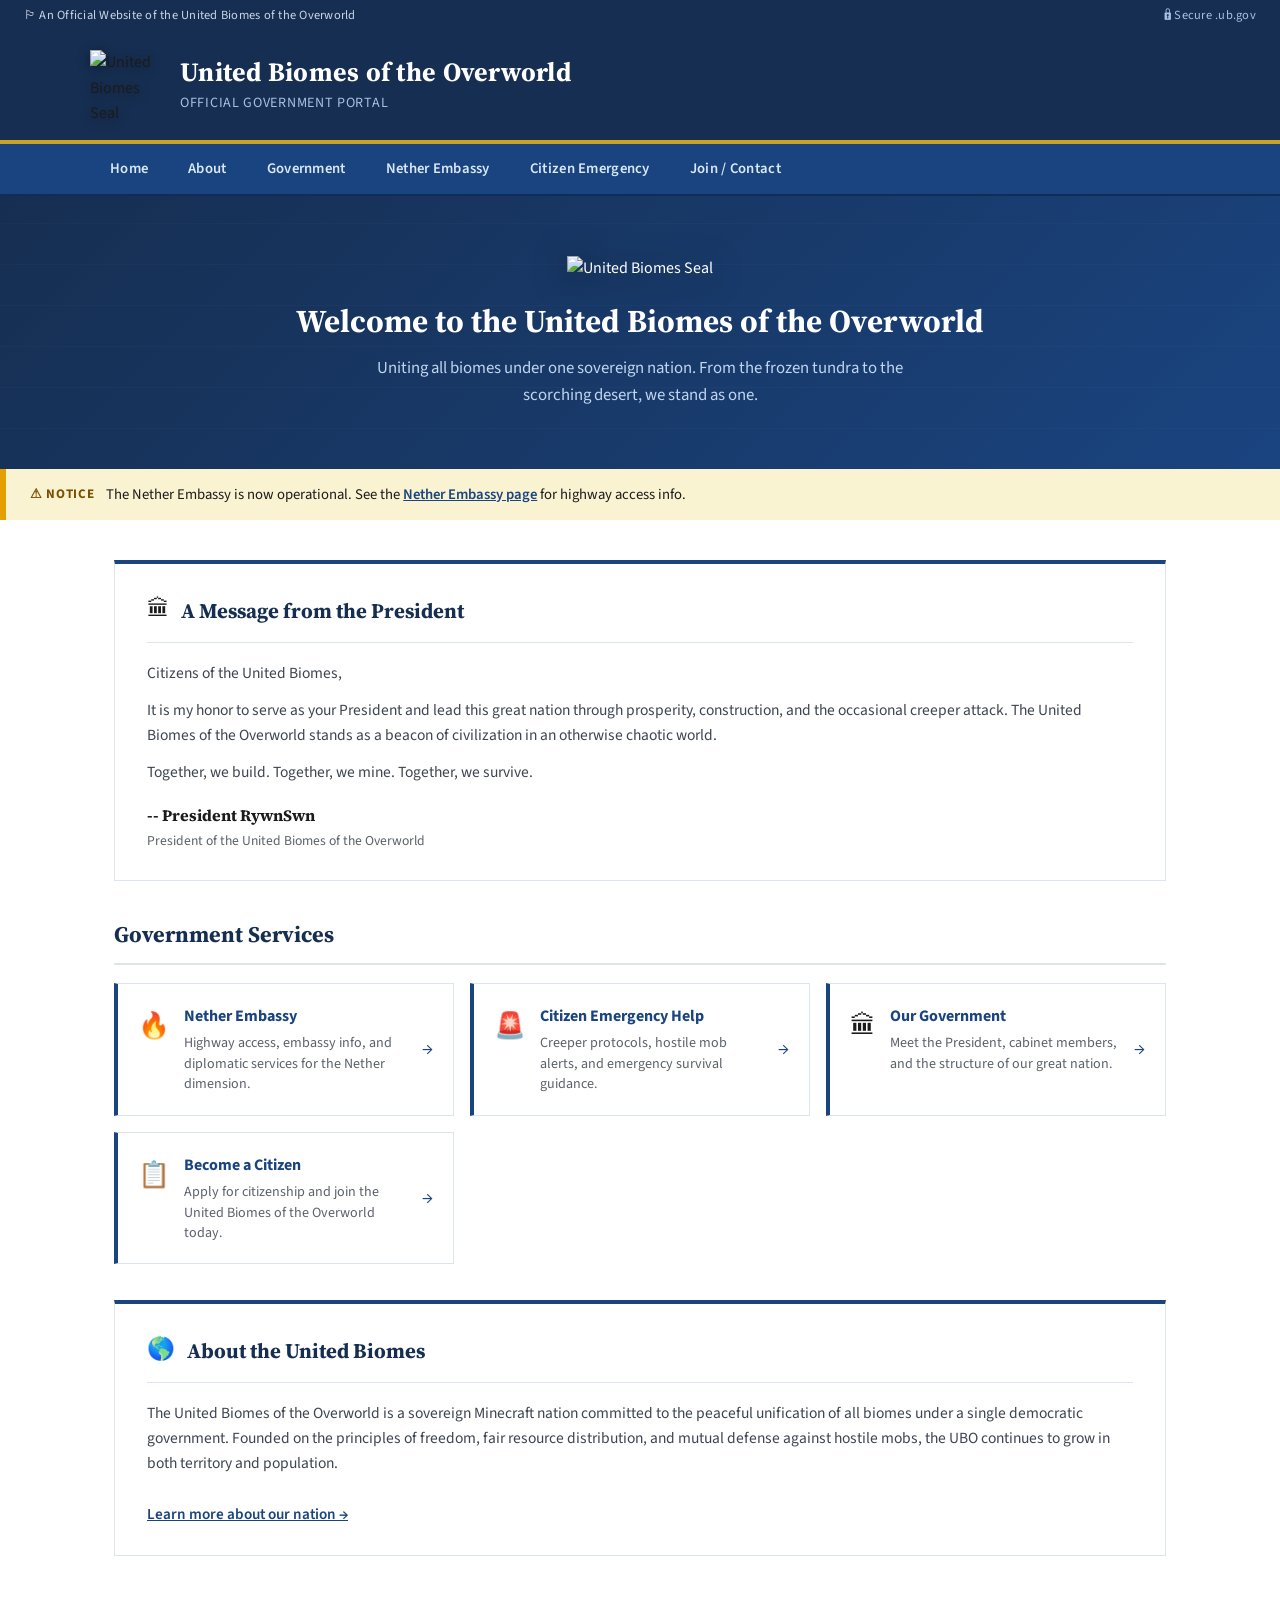
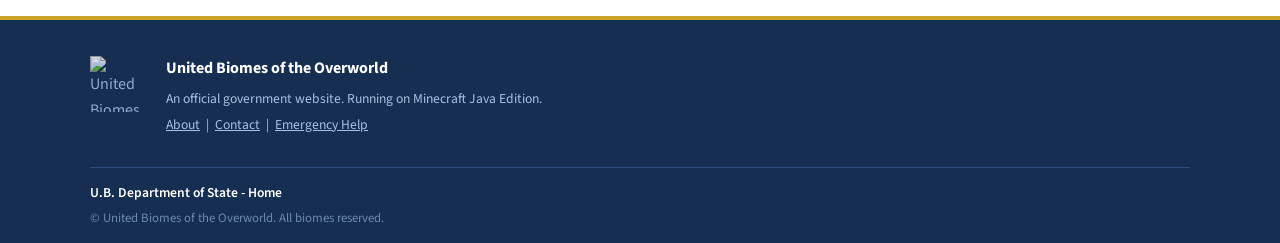
==== commit 1bd686e0: "Update index.html" ====
--- a/index.html
+++ b/index.html
@@ -6,8 +6,10 @@
   <title>United Biomes of the Overworld</title>
   <meta property="og:title" content="United Biomes of the Overworld" />
   <meta property="og:description" content="Official Government Portal of the United Biomes of the Overworld" />
-  <meta property="og:image" content="https://rywnswn.github.io/YOUR-REPO-NAME/seal.png" />
-  <meta property="og:url" content="https://rywnswn.github.io/YOUR-REPO-NAME/" />
+  <meta property="og:image" content="https://rywnswn.github.io/United-Biomes-of-the-Overworld
+/seal.png" />
+  <meta property="og:url" content="https://rywnswn.github.io/United-Biomes-of-the-Overworld
+/" />
   <meta property="og:type" content="website" />
   <link rel="icon" type="image/png" href="seal.png" />
   <link rel="stylesheet" href="style.css" />
--- a/style.css
+++ b/style.css
@@ -403,6 +403,299 @@
   border-top: 1px solid #2a4a7f;
   font-size: 0.8rem;
   color: #6a88b0;
+}
+
+/* ---- NAV ACTIVE ---- */
+nav a.nav-active {
+  background: var(--gov-blue-dark);
+  color: var(--white);
+  border-bottom: 3px solid var(--gov-gold);
+}
+
+/* ---- PAGE HERO ---- */
+.page-hero {
+  background: var(--gov-blue-dark);
+  border-bottom: 4px solid var(--gov-gold);
+  padding: 32px 24px;
+  color: var(--white);
+}
+
+.page-hero-inner {
+  max-width: 1100px;
+  margin: 0 auto;
+}
+
+.page-breadcrumb {
+  font-size: 0.82rem;
+  color: #a8c0e0;
+  margin-bottom: 8px;
+}
+
+.page-breadcrumb a {
+  color: #a8c0e0;
+  text-decoration: underline;
+}
+
+.page-hero h1 {
+  font-family: var(--font-serif);
+  font-size: 1.7rem;
+  font-weight: 700;
+  margin-bottom: 6px;
+}
+
+.page-hero p {
+  color: #c0d6f0;
+  font-size: 0.97rem;
+}
+
+/* ---- INFO BOX ---- */
+.info-box {
+  display: flex;
+  gap: 14px;
+  align-items: flex-start;
+  background: var(--gov-blue-light);
+  border-left: 4px solid var(--gov-blue);
+  padding: 16px 18px;
+  margin-top: 18px;
+}
+
+.info-box-icon {
+  font-size: 1.3rem;
+  flex-shrink: 0;
+}
+
+.info-box strong {
+  display: block;
+  color: var(--gov-blue-dark);
+  margin-bottom: 4px;
+  font-size: 0.97rem;
+}
+
+.info-box p {
+  font-size: 0.88rem;
+  color: var(--text-mid);
+  margin: 0 !important;
+}
+
+/* ---- VALUES GRID ---- */
+.values-grid {
+  display: grid;
+  grid-template-columns: repeat(auto-fit, minmax(200px, 1fr));
+  gap: 16px;
+  margin-top: 8px;
+}
+
+.value-item {
+  background: var(--gov-gray-light);
+  border-top: 3px solid var(--gov-blue);
+  padding: 18px 16px;
+  text-align: center;
+}
+
+.value-icon {
+  font-size: 1.6rem;
+  margin-bottom: 8px;
+}
+
+.value-item strong {
+  display: block;
+  color: var(--gov-blue-dark);
+  font-size: 0.97rem;
+  margin-bottom: 6px;
+}
+
+.value-item p {
+  font-size: 0.85rem;
+  color: var(--gov-gray);
+  margin: 0 !important;
+}
+
+/* ---- PROJECT LIST ---- */
+.project-list {
+  display: flex;
+  flex-direction: column;
+  gap: 0;
+  margin-top: 18px;
+  border: 1px solid var(--gov-border);
+}
+
+.project-item {
+  display: flex;
+  align-items: flex-start;
+  gap: 16px;
+  padding: 18px 20px;
+  border-bottom: 1px solid var(--gov-border);
+}
+
+.project-item:last-child {
+  border-bottom: none;
+}
+
+.project-status {
+  font-size: 0.72rem;
+  font-weight: 700;
+  text-transform: uppercase;
+  letter-spacing: 0.06em;
+  padding: 4px 10px;
+  border-radius: 2px;
+  white-space: nowrap;
+  flex-shrink: 0;
+  margin-top: 2px;
+}
+
+.status-planned {
+  background: #e6e6e6;
+  color: #5b616b;
+}
+
+.status-active {
+  background: #e7f4e4;
+  color: #2e8540;
+  border: 1px solid #2e8540;
+}
+
+.project-info strong {
+  display: block;
+  color: var(--gov-blue-dark);
+  font-size: 0.97rem;
+  margin-bottom: 5px;
+}
+
+.project-info p {
+  font-size: 0.88rem;
+  color: var(--gov-gray);
+  margin: 0 !important;
+}
+
+/* ---- FOOTER DEPT ---- */
+.footer-dept {
+  display: block;
+  color: var(--white);
+  font-weight: 600;
+  font-size: 0.85rem;
+  margin-bottom: 4px;
+}
+
+.footer-copy {
+  font-size: 0.8rem;
+  color: #6a88b0;
+}
+
+/* ---- JOIN PAGE ---- */
+.subsection-title {
+  font-family: var(--font-serif);
+  font-size: 1.05rem;
+  font-weight: 700;
+  color: var(--gov-blue-dark);
+  margin: 22px 0 12px;
+  padding-bottom: 6px;
+  border-bottom: 1px solid var(--gov-border);
+}
+
+.req-list {
+  list-style: none;
+  display: flex;
+  flex-direction: column;
+  gap: 12px;
+}
+
+.req-list li {
+  display: flex;
+  align-items: flex-start;
+  gap: 14px;
+  padding: 14px 16px;
+  background: var(--gov-gray-light);
+  border-left: 4px solid var(--gov-green);
+}
+
+.req-icon {
+  font-size: 1.1rem;
+  flex-shrink: 0;
+  margin-top: 2px;
+}
+
+.req-list strong {
+  display: block;
+  color: var(--gov-blue-dark);
+  font-size: 0.95rem;
+  margin-bottom: 3px;
+}
+
+.req-list p {
+  font-size: 0.87rem;
+  color: var(--gov-gray);
+  margin: 0 !important;
+}
+
+.process-steps {
+  display: flex;
+  flex-direction: column;
+  gap: 0;
+  border: 1px solid var(--gov-border);
+  margin-bottom: 4px;
+}
+
+.process-step {
+  display: flex;
+  align-items: flex-start;
+  gap: 16px;
+  padding: 16px 20px;
+  border-bottom: 1px solid var(--gov-border);
+}
+
+.process-step:last-child {
+  border-bottom: none;
+}
+
+.step-number {
+  background: var(--gov-blue);
+  color: var(--white);
+  font-weight: 700;
+  font-size: 0.9rem;
+  width: 30px;
+  height: 30px;
+  display: flex;
+  align-items: center;
+  justify-content: center;
+  flex-shrink: 0;
+  font-family: var(--font-serif);
+}
+
+.step-info strong {
+  display: block;
+  color: var(--gov-blue-dark);
+  font-size: 0.95rem;
+  margin-bottom: 4px;
+}
+
+.step-info p {
+  font-size: 0.87rem;
+  color: var(--gov-gray);
+  margin: 0 !important;
+}
+
+.tbd-box {
+  display: flex;
+  gap: 14px;
+  align-items: flex-start;
+  background: var(--gov-gray-light);
+  border-left: 4px solid var(--gov-gray);
+  padding: 16px 18px;
+  margin-top: 16px;
+  font-size: 1.3rem;
+}
+
+.tbd-box strong {
+  display: block;
+  color: var(--text-dark);
+  font-size: 0.95rem;
+  margin-bottom: 4px;
+}
+
+.tbd-box p {
+  font-size: 0.87rem;
+  color: var(--gov-gray);
+  margin: 0 !important;
 }
 
 /* ---- RESPONSIVE ---- */
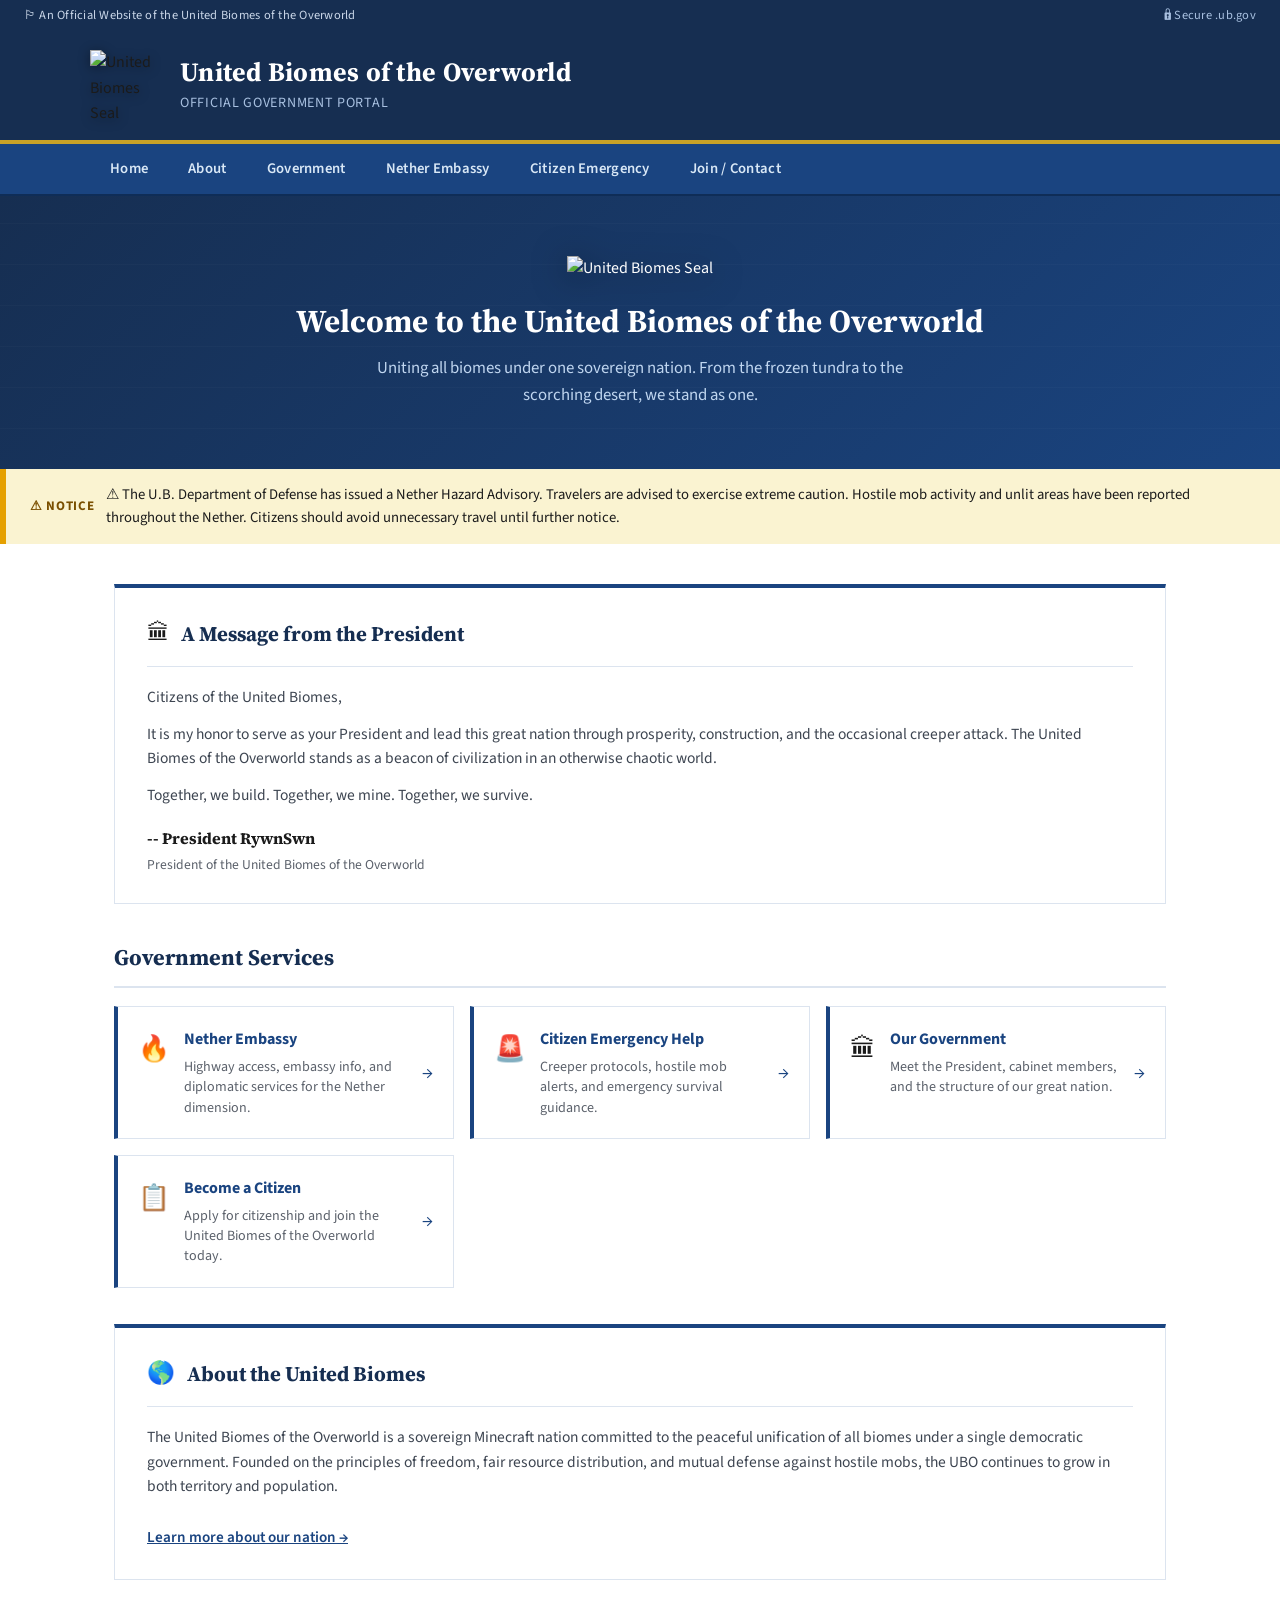
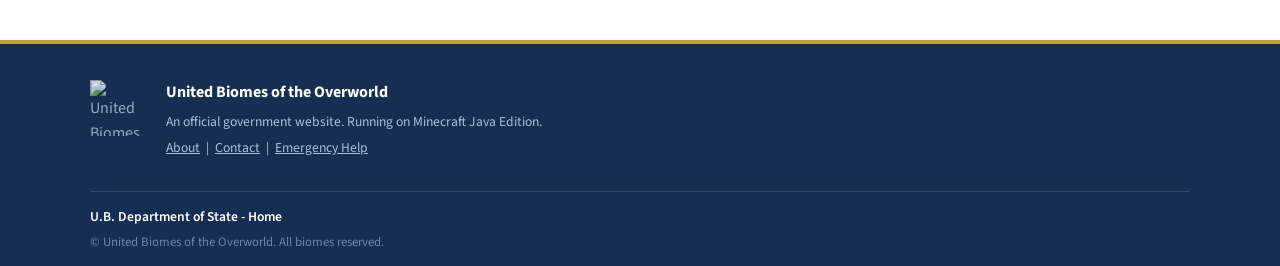
==== commit 1cc624b3: "Update index.html" ====
--- a/index.html
+++ b/index.html
@@ -58,7 +58,7 @@
   <!-- ALERT BANNER -->
   <div class="alert-bar">
     <span class="alert-label">&#9888; NOTICE</span>
-    <span>The Nether Embassy is now operational. See the <a href="embassy.html">Nether Embassy page</a> for highway access info.</span>
+    <span><span>&#9888; The U.B. Department of Defense has issued a Nether Hazard Advisory. Travelers are advised to exercise extreme caution. Hostile mob activity and unlit areas have been reported throughout the Nether. Citizens should avoid unnecessary travel until further notice.</span></span>
   </div>
 
   <!-- MAIN CONTENT -->
